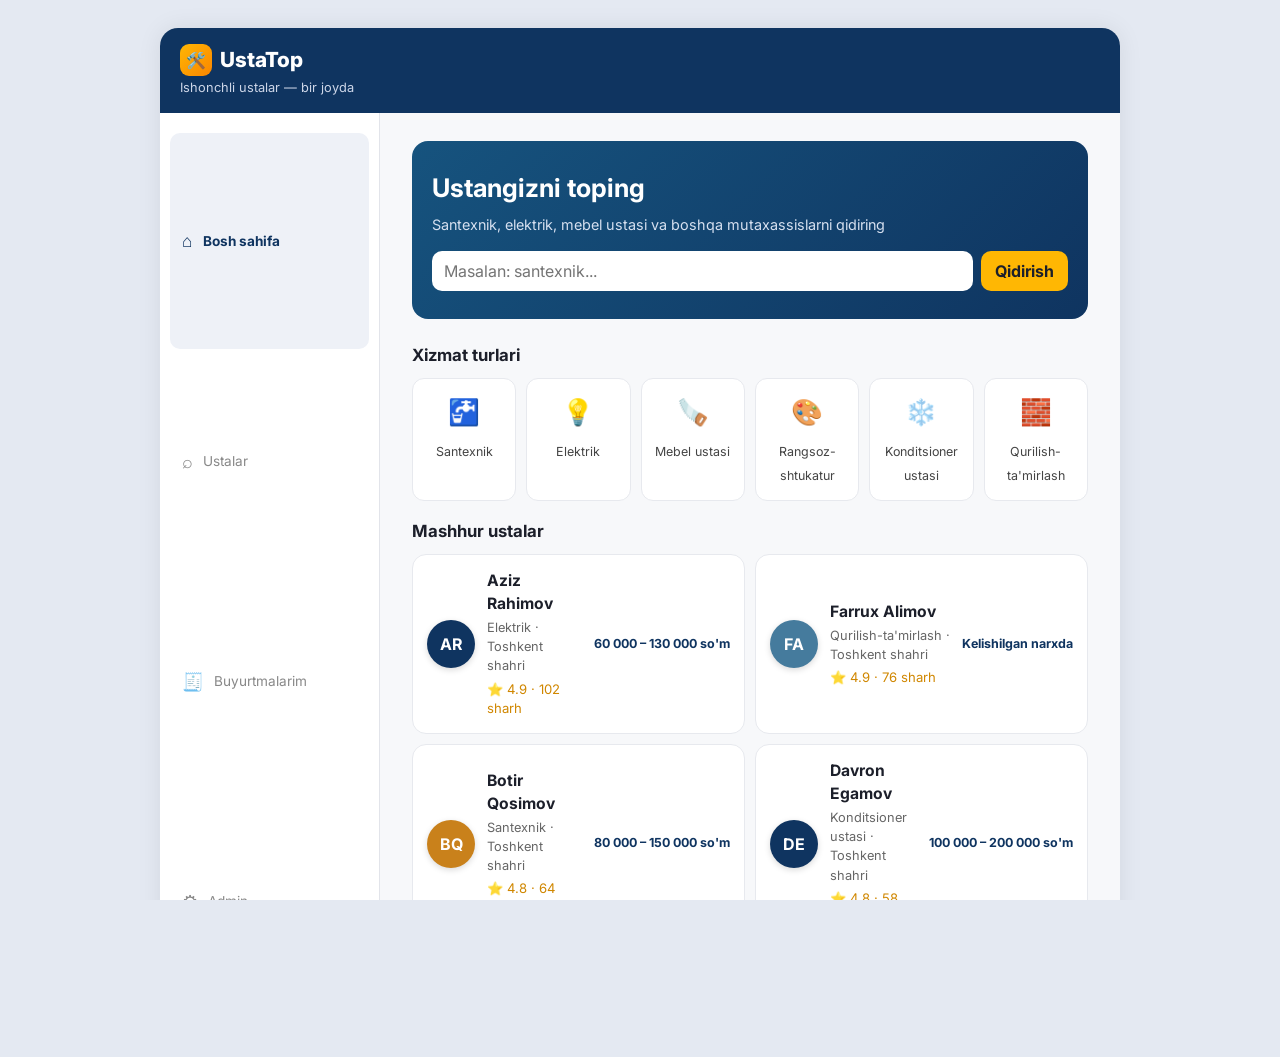
==== index.html @ 13c61fc0 "UstaTop MVP: ustalar bilan mijozlarni bog'laydigan demo platforma Bosh sahifa, ustalar qidiruvi, ust" ====
<!DOCTYPE html>
<html lang="uz">
<head>
<meta charset="UTF-8">
<meta name="viewport" content="width=device-width, initial-scale=1.0">
<title>UstaTop — ustalar va mijozlar platformasi</title>
<meta name="description" content="UstaTop — santexnik, elektrik, mebel ustasi va boshqa mutaxassislarni toping, narx va sharhlarni ko'ring, onlayn buyurtma bering.">
<link rel="preconnect" href="https://fonts.googleapis.com">
<link rel="preconnect" href="https://fonts.gstatic.com" crossorigin>
<link href="https://fonts.googleapis.com/css2?family=Inter:wght@400;500;600;700;800&display=swap" rel="stylesheet">
<link rel="stylesheet" href="css/style.css">
</head>
<body>
<div class="app">

  <header class="topbar">
    <div class="topbar-inner">
      <span class="logo"><span class="logo-badge">🛠️</span>UstaTop</span>
      <span class="tagline">Ishonchli ustalar — bir joyda</span>
    </div>
  </header>

  <main class="view-wrap">

    <!-- BOSH SAHIFA -->
    <section id="view-home" class="view active">
      <div class="hero">
        <h1>Ustangizni toping</h1>
        <p>Santexnik, elektrik, mebel ustasi va boshqa mutaxassislarni qidiring</p>
        <form id="home-search-form" class="search-box">
          <input type="text" id="home-search-input" placeholder="Masalan: santexnik...">
          <button type="submit">Qidirish</button>
        </form>
      </div>

      <h2 class="section-title">Xizmat turlari</h2>
      <div id="category-grid" class="category-grid"></div>

      <h2 class="section-title">Mashhur ustalar</h2>
      <div id="featured-list" class="usta-list"></div>

      <button id="quick-order-btn" class="btn btn-primary btn-block">Tezkor buyurtma berish</button>
    </section>

    <!-- QIDIRUV / USTALAR RO'YXATI -->
    <section id="view-search" class="view">
      <h2 class="section-title">Ustalar</h2>
      <div class="filters">
        <input type="text" id="filter-query" placeholder="Ism yoki xizmat bo'yicha qidirish...">
        <select id="filter-category">
          <option value="">Barcha xizmatlar</option>
        </select>
        <select id="filter-region">
          <option value="">Barcha hududlar</option>
        </select>
      </div>
      <div id="search-results" class="usta-list"></div>
    </section>

    <!-- BUYURTMALARIM -->
    <section id="view-orders" class="view">
      <h2 class="section-title">Buyurtmalarim</h2>
      <div id="orders-list" class="orders-list"></div>
      <button id="orders-new-btn" class="btn btn-primary btn-block">Yangi buyurtma berish</button>
    </section>

    <!-- BOSHQARUV PANELI (ADMIN) -->
    <section id="view-admin" class="view">
      <h2 class="section-title">Boshqaruv paneli</h2>
      <p class="admin-note">Demo rejim: haqiqiy loyihada bu panel faqat administratorlar uchun himoyalangan bo'ladi.</p>
      <div id="admin-stats" class="admin-stats"></div>
      <div id="admin-orders" class="admin-orders"></div>
    </section>

  </main>

  <nav class="bottom-nav">
    <button class="nav-btn active" data-view="home"><b>⌂</b><span>Bosh sahifa</span></button>
    <button class="nav-btn" data-view="search"><b>⌕</b><span>Ustalar</span></button>
    <button class="nav-btn" data-view="orders"><b>🧾</b><span>Buyurtmalarim</span></button>
    <button class="nav-btn" data-view="admin"><b>⚙</b><span>Admin</span></button>
  </nav>
</div>

<!-- USTA PROFILI MODAL -->
<div class="modal" id="modal-profile">
  <div class="sheet">
    <button class="close" data-close-modal>×</button>
    <div id="profile-content"></div>
  </div>
</div>

<!-- BUYURTMA BERISH MODAL -->
<div class="modal" id="modal-order">
  <div class="sheet">
    <button class="close" data-close-modal>×</button>
    <h3>Buyurtma berish</h3>
    <form id="order-form" novalidate>
      <input type="hidden" id="order-usta-id">
      <div id="order-usta-info" class="order-usta-info"></div>

      <label for="order-category">Xizmat turi</label>
      <select id="order-category" required></select>
      <small class="field-error" id="err-order-category"></small>

      <label for="order-name">Ism familiyangiz</label>
      <input type="text" id="order-name" placeholder="Ism Familiya" required>
      <small class="field-error" id="err-order-name"></small>

      <label for="order-phone">Telefon raqamingiz</label>
      <input type="tel" id="order-phone" placeholder="+998 90 123 45 67" required>
      <small class="field-error" id="err-order-phone"></small>

      <label for="order-region">Hudud</label>
      <select id="order-region" required></select>
      <small class="field-error" id="err-order-region"></small>

      <label for="order-comment">Izoh (ixtiyoriy)</label>
      <textarea id="order-comment" rows="3" placeholder="Muammoni qisqacha tasvirlab bering..."></textarea>

      <button type="submit" class="btn btn-primary btn-block">Buyurtmani yuborish</button>
    </form>
  </div>
</div>

<!-- TASDIQLASH MODALI -->
<div class="modal" id="modal-confirm">
  <div class="sheet sheet-confirm">
    <p id="confirm-message"></p>
    <div class="confirm-actions">
      <button class="btn btn-secondary" id="confirm-cancel">Bekor qilish</button>
      <button class="btn btn-danger" id="confirm-ok">O'chirish</button>
    </div>
  </div>
</div>

<div class="toast" id="toast"></div>

<script src="js/main.js"></script>
</body>
</html>
---- css/style.css ----
* {
  margin: 0;
  padding: 0;
  box-sizing: border-box;
}

html, body {
  height: 100%;
  overflow-x: hidden;
}

body {
  font-family: 'Inter', -apple-system, Segoe UI, Roboto, Arial, sans-serif;
  color: #1c1f2a;
  line-height: 1.5;
  background: #e4e9f2;
}

a {
  color: inherit;
}

button, input, select, textarea {
  font-family: inherit;
  font-size: 1rem;
}

/* ---- App shell ---- */
.app {
  max-width: 480px;
  margin: 0 auto;
  min-height: 100vh;
  background: #f7f8fa;
  display: flex;
  flex-direction: column;
  box-shadow: 0 0 24px rgba(0, 0, 0, 0.08);
}

.topbar {
  background: #0f3460;
  color: #fff;
  padding: 16px 20px;
  position: sticky;
  top: 0;
  z-index: 10;
}

.topbar-inner {
  display: flex;
  flex-direction: column;
}

.logo {
  font-size: 1.3rem;
  font-weight: 800;
  display: flex;
  align-items: center;
  gap: 8px;
}

.logo-badge {
  display: inline-flex;
  align-items: center;
  justify-content: center;
  width: 32px;
  height: 32px;
  border-radius: 9px;
  background: linear-gradient(135deg, #ffb703, #fb8500);
  font-size: 1rem;
}

.tagline {
  font-size: 0.8rem;
  color: #cdd6e8;
  margin-top: 2px;
}

.view-wrap {
  flex: 1;
  padding: 20px 20px 24px;
  overflow-y: auto;
}

.view {
  display: none;
}

.view.active {
  display: block;
}

/* ---- Hero / home ---- */
.hero {
  background: linear-gradient(135deg, #16537e, #0f3460);
  color: #fff;
  padding: 28px 20px;
  border-radius: 16px;
  margin-bottom: 24px;
}

.hero h1 {
  font-size: 1.6rem;
  margin-bottom: 6px;
}

.hero p {
  font-size: 0.9rem;
  color: #d6e0f0;
  margin-bottom: 16px;
}

.search-box {
  display: flex;
  gap: 8px;
}

.search-box input {
  flex: 1;
  min-width: 0;
  border: none;
  border-radius: 10px;
  padding: 10px 12px;
}

.search-box button {
  flex-shrink: 0;
  border: none;
  background: #ffb703;
  color: #1c1f2a;
  font-weight: bold;
  border-radius: 10px;
  padding: 10px 14px;
  cursor: pointer;
}

.section-title {
  font-size: 1.05rem;
  margin: 18px 0 10px;
}

/* ---- Categories ---- */
.category-grid {
  display: grid;
  grid-template-columns: repeat(3, 1fr);
  gap: 10px;
  margin-bottom: 8px;
}

.category-card {
  background: #fff;
  border-radius: 12px;
  padding: 14px 8px;
  text-align: center;
  cursor: pointer;
  border: 1px solid #e7e9ee;
  transition: box-shadow .15s ease;
}

.category-card:hover {
  box-shadow: 0 4px 12px rgba(0, 0, 0, 0.08);
}

.category-card .icon {
  font-size: 1.6rem;
  display: block;
  margin-bottom: 6px;
}

.category-card .label {
  font-size: 0.78rem;
  color: #444;
}

/* ---- Usta cards ---- */
.usta-list {
  display: flex;
  flex-direction: column;
  gap: 10px;
  margin-bottom: 10px;
}

.usta-card {
  background: #fff;
  border: 1px solid #e7e9ee;
  border-radius: 14px;
  padding: 14px;
  display: flex;
  gap: 12px;
  align-items: center;
  cursor: pointer;
}

.usta-avatar {
  width: 48px;
  height: 48px;
  border-radius: 50%;
  background: #0f3460;
  color: #fff;
  display: flex;
  align-items: center;
  justify-content: center;
  font-weight: 700;
  flex-shrink: 0;
  box-shadow: 0 2px 6px rgba(0, 0, 0, 0.15);
}

.usta-info {
  flex: 1;
  min-width: 0;
}

.usta-name {
  font-weight: bold;
  font-size: 0.98rem;
}

.usta-meta {
  font-size: 0.8rem;
  color: #666;
  margin-top: 2px;
}

.usta-rating {
  font-size: 0.82rem;
  color: #d08700;
  margin-top: 4px;
}

.usta-price {
  font-size: 0.78rem;
  color: #0f3460;
  font-weight: bold;
  white-space: nowrap;
}

/* ---- Filters ---- */
.filters {
  display: flex;
  flex-direction: column;
  gap: 8px;
  margin-bottom: 14px;
}

.filters input,
.filters select {
  border: 1px solid #d8dbe3;
  border-radius: 10px;
  padding: 10px 12px;
  background: #fff;
  width: 100%;
}

.empty-state {
  text-align: center;
  color: #888;
  padding: 30px 10px;
  font-size: 0.9rem;
}

/* ---- Buttons ---- */
.btn {
  display: inline-block;
  border: none;
  border-radius: 10px;
  padding: 12px 16px;
  font-weight: bold;
  cursor: pointer;
  text-align: center;
}

.btn-block {
  width: 100%;
}

.btn-primary {
  background: #0f3460;
  color: #fff;
}

.btn-secondary {
  background: #e7e9ee;
  color: #1c1f2a;
}

.btn-danger {
  background: #e5484d;
  color: #fff;
}

/* ---- Modal ---- */
.modal {
  display: none;
  position: fixed;
  inset: 0;
  background: rgba(0, 0, 0, 0.45);
  align-items: flex-end;
  justify-content: center;
  z-index: 100;
}

.modal.open {
  display: flex;
}

.sheet {
  background: #fff;
  width: 100%;
  max-width: 480px;
  max-height: 88vh;
  overflow-y: auto;
  border-radius: 18px 18px 0 0;
  padding: 24px 20px 28px;
  position: relative;
  animation: slide-up .18s ease-out;
}

@keyframes slide-up {
  from { transform: translateY(24px); opacity: 0; }
  to { transform: translateY(0); opacity: 1; }
}

.sheet .close {
  position: absolute;
  top: 12px;
  right: 14px;
  border: none;
  background: none;
  font-size: 1.4rem;
  cursor: pointer;
  color: #888;
}

.sheet h3 {
  margin-bottom: 14px;
}

.sheet label {
  display: block;
  font-size: 0.82rem;
  color: #555;
  margin: 12px 0 4px;
}

.sheet input,
.sheet select,
.sheet textarea {
  width: 100%;
  border: 1px solid #d8dbe3;
  border-radius: 10px;
  padding: 10px 12px;
  resize: vertical;
}

.sheet input.invalid,
.sheet select.invalid,
.sheet textarea.invalid {
  border-color: #e5484d;
  background: #fff5f5;
}

.field-error {
  display: block;
  min-height: 16px;
  font-size: 0.74rem;
  color: #e5484d;
  margin-top: 3px;
}

.sheet .btn {
  margin-top: 18px;
}

.sheet-confirm {
  border-radius: 18px;
  text-align: center;
}

.sheet-confirm p {
  font-size: 0.95rem;
  margin-bottom: 18px;
}

.confirm-actions {
  display: flex;
  gap: 10px;
}

.confirm-actions .btn {
  flex: 1;
  margin-top: 0;
}

/* ---- Profile modal content ---- */
.profile-header {
  display: flex;
  gap: 14px;
  align-items: center;
  margin-bottom: 10px;
}

.profile-header .usta-avatar {
  width: 64px;
  height: 64px;
  font-size: 1.2rem;
}

.profile-header h3 {
  margin: 0;
}

.profile-section {
  margin-top: 16px;
}

.profile-section h4 {
  font-size: 0.9rem;
  color: #333;
  margin-bottom: 8px;
}

.photo-placeholder {
  display: flex;
  gap: 8px;
}

.photo-box {
  flex: 1;
  height: 72px;
  background: repeating-linear-gradient(135deg, #e4e9f2 0, #e4e9f2 10px, #eef1f7 10px, #eef1f7 20px);
  border: 1px dashed #c6ccda;
  border-radius: 10px;
  display: flex;
  flex-direction: column;
  align-items: center;
  justify-content: center;
  gap: 2px;
  font-size: 0.68rem;
  color: #8891a3;
}

.photo-box .photo-icon {
  font-size: 1.1rem;
}

.photo-note {
  font-size: 0.72rem;
  color: #999;
  margin-top: 6px;
}

.review-item {
  border-top: 1px solid #eee;
  padding: 10px 0;
}

.review-item .review-name {
  font-weight: bold;
  font-size: 0.85rem;
}

.review-item .review-stars {
  color: #d08700;
  font-size: 0.8rem;
}

.review-item .review-text {
  font-size: 0.85rem;
  color: #555;
  margin-top: 2px;
}

.order-usta-info {
  background: #eef0f4;
  border-radius: 10px;
  padding: 10px 12px;
  font-size: 0.85rem;
  margin-bottom: 4px;
}

/* ---- Orders ---- */
.orders-list {
  display: flex;
  flex-direction: column;
  gap: 10px;
  margin-bottom: 14px;
}

.order-card {
  background: #fff;
  border: 1px solid #e7e9ee;
  border-radius: 12px;
  padding: 12px 14px;
}

.order-top {
  display: flex;
  justify-content: space-between;
  align-items: center;
  margin-bottom: 4px;
}

.order-service {
  font-weight: bold;
  font-size: 0.92rem;
}

.order-date {
  font-size: 0.75rem;
  color: #888;
}

.order-meta {
  font-size: 0.82rem;
  color: #666;
}

.badge {
  display: inline-block;
  font-size: 0.72rem;
  font-weight: bold;
  padding: 3px 9px;
  border-radius: 999px;
}

.badge-yangi { background: #fff3cd; color: #946c00; }
.badge-jarayonda { background: #cfe2ff; color: #084298; }
.badge-bajarildi { background: #d1f7df; color: #0a6e32; }
.badge-bekor { background: #f8d7da; color: #842029; }

/* ---- Admin ---- */
.admin-note {
  font-size: 0.8rem;
  color: #888;
  background: #fff3cd;
  border-radius: 8px;
  padding: 8px 10px;
  margin-bottom: 14px;
}

.admin-stats {
  display: grid;
  grid-template-columns: repeat(2, 1fr);
  gap: 10px;
  margin-bottom: 16px;
}

.stat-card {
  background: #fff;
  border: 1px solid #e7e9ee;
  border-radius: 12px;
  padding: 12px;
  text-align: center;
}

.stat-card .stat-value {
  font-size: 1.3rem;
  font-weight: bold;
  color: #0f3460;
}

.stat-card .stat-label {
  font-size: 0.75rem;
  color: #777;
  margin-top: 2px;
}

.admin-orders {
  display: flex;
  flex-direction: column;
  gap: 10px;
}

.admin-order-card {
  background: #fff;
  border: 1px solid #e7e9ee;
  border-radius: 12px;
  padding: 12px 14px;
}

.admin-order-card .order-top {
  margin-bottom: 8px;
}

.admin-order-card select {
  width: 100%;
  border: 1px solid #d8dbe3;
  border-radius: 8px;
  padding: 7px 8px;
  margin-top: 6px;
  background: #fff;
}

.admin-order-card .field-label {
  font-size: 0.72rem;
  color: #888;
  margin-top: 8px;
}

.admin-order-card .remove-btn {
  margin-top: 10px;
  background: none;
  border: none;
  color: #b3261e;
  font-size: 0.78rem;
  cursor: pointer;
  text-decoration: underline;
}

/* ---- Bottom nav ---- */
.bottom-nav {
  display: flex;
  border-top: 1px solid #e2e4ea;
  background: #fff;
  position: sticky;
  bottom: 0;
}

.nav-btn {
  flex: 1;
  border: none;
  background: none;
  padding: 10px 4px 12px;
  display: flex;
  flex-direction: column;
  align-items: center;
  gap: 2px;
  color: #888;
  cursor: pointer;
}

.nav-btn b {
  font-size: 1.15rem;
  font-weight: normal;
}

.nav-btn span {
  font-size: 0.68rem;
}

.nav-btn.active {
  color: #0f3460;
  font-weight: bold;
}

/* ---- Toast ---- */
.toast {
  position: fixed;
  bottom: 90px;
  left: 50%;
  transform: translateX(-50%) translateY(20px);
  background: #1c1f2a;
  color: #fff;
  padding: 10px 18px;
  border-radius: 999px;
  font-size: 0.85rem;
  opacity: 0;
  pointer-events: none;
  transition: opacity .2s ease, transform .2s ease;
  z-index: 200;
  white-space: nowrap;
}

.toast.show {
  opacity: 1;
  transform: translateX(-50%) translateY(0);
}

/* ---- Desktop layout ---- */
@media (min-width: 860px) {
  body {
    padding: 28px 0;
  }

  .app {
    max-width: 960px;
    min-height: calc(100vh - 56px);
    display: grid;
    grid-template-columns: 220px 1fr;
    grid-template-rows: auto 1fr;
    grid-template-areas:
      "topbar topbar"
      "nav main";
    border-radius: 18px;
    overflow: hidden;
  }

  .topbar { grid-area: topbar; }
  .view-wrap { grid-area: main; padding: 28px 32px 32px; }

  .bottom-nav {
    grid-area: nav;
    flex-direction: column;
    justify-content: flex-start;
    align-items: stretch;
    border-top: none;
    border-right: 1px solid #e2e4ea;
    padding: 20px 10px;
    gap: 4px;
  }

  .nav-btn {
    flex-direction: row;
    justify-content: flex-start;
    gap: 10px;
    padding: 10px 12px;
    border-radius: 10px;
  }

  .nav-btn.active {
    background: #eef1f7;
  }

  .nav-btn b { font-size: 1.1rem; }
  .nav-btn span { font-size: 0.85rem; }

  .category-grid {
    grid-template-columns: repeat(6, 1fr);
  }

  .usta-list {
    display: grid;
    grid-template-columns: repeat(2, 1fr);
  }
}
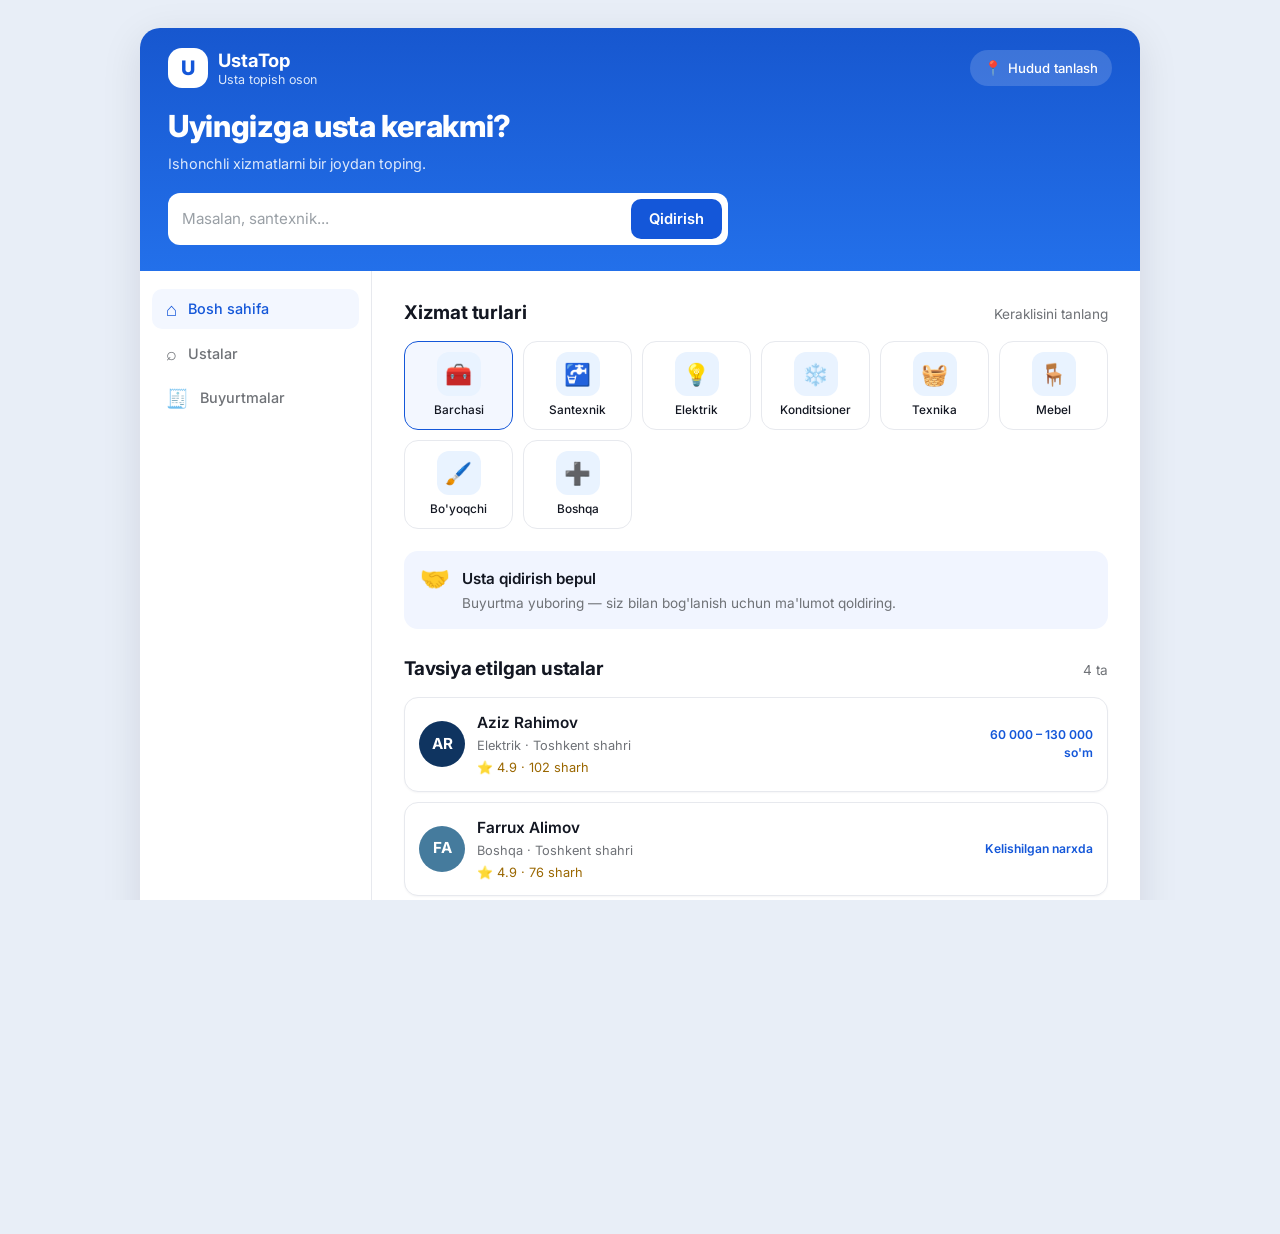
==== commit 715da8b1: "Dizaynni Netlify demosiga moslash va admin panelini yashirish - Hero bloki qayta qurildi: oq U logos" ====
--- a/index.html
+++ b/index.html
@@ -3,6 +3,7 @@
 <head>
 <meta charset="UTF-8">
 <meta name="viewport" content="width=device-width, initial-scale=1.0">
+<meta name="theme-color" content="#1757cf">
 <title>UstaTop — ustalar va mijozlar platformasi</title>
 <meta name="description" content="UstaTop — santexnik, elektrik, mebel ustasi va boshqa mutaxassislarni toping, narx va sharhlarni ko'ring, onlayn buyurtma bering.">
 <link rel="preconnect" href="https://fonts.googleapis.com">
@@ -13,10 +14,28 @@
 <body>
 <div class="app">
 
-  <header class="topbar">
-    <div class="topbar-inner">
-      <span class="logo"><span class="logo-badge">🛠️</span>UstaTop</span>
-      <span class="tagline">Ishonchli ustalar — bir joyda</span>
+  <header class="appbar" id="appbar">
+    <div class="brand-row">
+      <div class="brand">
+        <span class="brand-mark">U</span>
+        <span class="brand-text">
+          <b>UstaTop</b>
+          <small>Usta topish oson</small>
+        </span>
+      </div>
+      <button type="button" class="pill" id="region-pill">
+        <span class="pill-icon">📍</span>
+        <span id="region-pill-label">Hudud tanlash</span>
+      </button>
+    </div>
+
+    <div class="hero-body" id="hero-body">
+      <h1>Uyingizga usta kerakmi?</h1>
+      <p class="hero-sub">Ishonchli xizmatlarni bir joydan toping.</p>
+      <form id="home-search-form" class="searchbar">
+        <input type="text" id="home-search-input" placeholder="Masalan, santexnik...">
+        <button type="submit">Qidirish</button>
+      </form>
     </div>
   </header>
 
@@ -24,19 +43,24 @@
 
     <!-- BOSH SAHIFA -->
     <section id="view-home" class="view active">
-      <div class="hero">
-        <h1>Ustangizni toping</h1>
-        <p>Santexnik, elektrik, mebel ustasi va boshqa mutaxassislarni qidiring</p>
-        <form id="home-search-form" class="search-box">
-          <input type="text" id="home-search-input" placeholder="Masalan: santexnik...">
-          <button type="submit">Qidirish</button>
-        </form>
+      <div class="section-head">
+        <h2>Xizmat turlari</h2>
+        <span class="section-note">Keraklisini tanlang</span>
+      </div>
+      <div id="category-grid" class="category-grid"></div>
+
+      <div class="notice">
+        <span class="notice-icon">🤝</span>
+        <div>
+          <b>Usta qidirish bepul</b>
+          <p>Buyurtma yuboring — siz bilan bog'lanish uchun ma'lumot qoldiring.</p>
+        </div>
       </div>
 
-      <h2 class="section-title">Xizmat turlari</h2>
-      <div id="category-grid" class="category-grid"></div>
-
-      <h2 class="section-title">Mashhur ustalar</h2>
+      <div class="section-head">
+        <h2>Tavsiya etilgan ustalar</h2>
+        <span class="section-note" id="featured-count"></span>
+      </div>
       <div id="featured-list" class="usta-list"></div>
 
       <button id="quick-order-btn" class="btn btn-primary btn-block">Tezkor buyurtma berish</button>
@@ -44,7 +68,10 @@
 
     <!-- QIDIRUV / USTALAR RO'YXATI -->
     <section id="view-search" class="view">
-      <h2 class="section-title">Ustalar</h2>
+      <div class="section-head">
+        <h2>Ustalar</h2>
+        <span class="section-note" id="search-count"></span>
+      </div>
       <div class="filters">
         <input type="text" id="filter-query" placeholder="Ism yoki xizmat bo'yicha qidirish...">
         <select id="filter-category">
@@ -59,15 +86,21 @@
 
     <!-- BUYURTMALARIM -->
     <section id="view-orders" class="view">
-      <h2 class="section-title">Buyurtmalarim</h2>
+      <div class="section-head">
+        <h2>Buyurtmalarim</h2>
+        <span class="section-note" id="orders-count"></span>
+      </div>
       <div id="orders-list" class="orders-list"></div>
       <button id="orders-new-btn" class="btn btn-primary btn-block">Yangi buyurtma berish</button>
     </section>
 
     <!-- BOSHQARUV PANELI (ADMIN) -->
     <section id="view-admin" class="view">
-      <h2 class="section-title">Boshqaruv paneli</h2>
-      <p class="admin-note">Demo rejim: haqiqiy loyihada bu panel faqat administratorlar uchun himoyalangan bo'ladi.</p>
+      <div class="section-head">
+        <h2>Boshqaruv paneli</h2>
+        <button type="button" class="link-btn" id="admin-exit">Chiqish</button>
+      </div>
+      <p class="admin-note">Demo rejim: PIN kodi brauzerda tekshiriladi, shuning uchun bu haqiqiy himoya emas. Jonli versiyada panel server tomonida, parol va ro'yxatdan o'tish bilan himoyalanadi.</p>
       <div id="admin-stats" class="admin-stats"></div>
       <div id="admin-orders" class="admin-orders"></div>
     </section>
@@ -77,9 +110,33 @@
   <nav class="bottom-nav">
     <button class="nav-btn active" data-view="home"><b>⌂</b><span>Bosh sahifa</span></button>
     <button class="nav-btn" data-view="search"><b>⌕</b><span>Ustalar</span></button>
-    <button class="nav-btn" data-view="orders"><b>🧾</b><span>Buyurtmalarim</span></button>
-    <button class="nav-btn" data-view="admin"><b>⚙</b><span>Admin</span></button>
+    <button class="nav-btn" data-view="orders"><b>🧾</b><span>Buyurtmalar</span></button>
   </nav>
+</div>
+
+<!-- HUDUD TANLASH MODAL -->
+<div class="modal" id="modal-region">
+  <div class="sheet">
+    <button class="close" data-close-modal>×</button>
+    <h3>Hudud tanlash</h3>
+    <div id="region-options" class="region-options"></div>
+  </div>
+</div>
+
+<!-- ADMIN PIN MODALI -->
+<div class="modal" id="modal-pin">
+  <div class="sheet sheet-confirm">
+    <h3>Boshqaruv paneli</h3>
+    <p class="pin-note">Davom etish uchun PIN kodni kiriting.</p>
+    <form id="pin-form" novalidate>
+      <input type="password" id="pin" inputmode="numeric" autocomplete="off" maxlength="8" placeholder="••••">
+      <small class="field-error" id="err-pin"></small>
+      <div class="confirm-actions">
+        <button type="button" class="btn btn-secondary" id="pin-cancel">Bekor qilish</button>
+        <button type="submit" class="btn btn-primary">Kirish</button>
+      </div>
+    </form>
+  </div>
 </div>
 
 <!-- USTA PROFILI MODAL -->
--- a/css/style.css
+++ b/css/style.css
@@ -1,306 +1,383 @@
-* {
-  margin: 0;
-  padding: 0;
-  box-sizing: border-box;
-}
-
-html, body {
-  height: 100%;
-  overflow-x: hidden;
-}
+/* ===== UstaTop — dizayn tizimi =====
+   Ranglar Netlify demo skrinshotidan piksel darajasida olingan.
+   Yangi loyiha uchun faqat :root blokidagi brend ranglarini almashtiring. */
+
+:root {
+  /* brend */
+  --brand:        #1457d9;
+  --brand-top:    #1757cf;
+  --brand-bottom: #2370ea;
+  --brand-soft:   rgba(255, 255, 255, .16);
+  --brand-dark:   #0f47b0;
+
+  /* fon */
+  --bg:           #ffffff;
+  --card:         #ffffff;
+  --tile:         #e9f3ff;
+  --tile-active:  #f3f7ff;
+  --notice:       #f1f5ff;
+  --outer:        #e8eef7;
+
+  /* matn */
+  --text:         #131722;
+  --text-2:       #6f7277;
+  --on-brand:     #ffffff;
+  --on-brand-2:   #dce8fb;
+
+  /* chegara */
+  --border:       #e7e9ee;
+  --border-soft:  #eef0f4;
+
+  /* holat */
+  --ok:           #157f4a;
+  --ok-bg:        #e8f6ee;
+  --warn:         #9a6700;
+  --warn-bg:      #fff4d6;
+  --danger:       #c92a2f;
+  --danger-bg:    #fdeced;
+  --muted-bg:     #f1f2f4;
+
+  /* shakl */
+  --r-hero:  24px;
+  --r-card:  14px;
+  --r-tile:  12px;
+  --r-btn:   10px;
+  --r-pill: 999px;
+
+  --shadow-card: 0 1px 2px rgba(16, 24, 40, .04);
+  --shadow-pop:  0 8px 24px rgba(16, 24, 40, .12);
+}
+
+* { margin: 0; padding: 0; box-sizing: border-box; }
+
+html, body { height: 100%; overflow-x: hidden; }
 
 body {
-  font-family: 'Inter', -apple-system, Segoe UI, Roboto, Arial, sans-serif;
-  color: #1c1f2a;
+  font-family: 'Inter', -apple-system, 'Segoe UI', Roboto, Arial, sans-serif;
+  color: var(--text);
   line-height: 1.5;
-  background: #e4e9f2;
-}
-
-a {
-  color: inherit;
-}
-
-button, input, select, textarea {
-  font-family: inherit;
-  font-size: 1rem;
-}
-
-/* ---- App shell ---- */
+  background: var(--outer);
+  -webkit-font-smoothing: antialiased;
+}
+
+a { color: inherit; }
+button, input, select, textarea { font-family: inherit; font-size: 1rem; }
+
+/* ---------- App shell ---------- */
 .app {
   max-width: 480px;
   margin: 0 auto;
   min-height: 100vh;
-  background: #f7f8fa;
+  background: var(--bg);
   display: flex;
   flex-direction: column;
-  box-shadow: 0 0 24px rgba(0, 0, 0, 0.08);
-}
-
-.topbar {
-  background: #0f3460;
+}
+
+/* ---------- Appbar + hero ---------- */
+.appbar {
+  background: linear-gradient(180deg, var(--brand-top), var(--brand-bottom));
+  color: var(--on-brand);
+  padding: 14px 18px 22px;
+  border-radius: 0 0 var(--r-hero) var(--r-hero);
+}
+
+.appbar.compact { padding-bottom: 16px; }
+.appbar.compact .hero-body { display: none; }
+
+.brand-row {
+  display: flex;
+  align-items: center;
+  justify-content: space-between;
+  gap: 12px;
+}
+
+.brand { display: flex; align-items: center; gap: 10px; min-width: 0; }
+
+.brand-mark {
+  width: 40px;
+  height: 40px;
+  flex: none;
+  border-radius: var(--r-card);
+  background: #fff;
+  color: var(--brand);
+  font-weight: 800;
+  font-size: 1.25rem;
+  display: flex;
+  align-items: center;
+  justify-content: center;
+}
+
+.brand-text { display: flex; flex-direction: column; line-height: 1.25; min-width: 0; }
+.brand-text b { font-size: 1.15rem; font-weight: 700; }
+.brand-text small { font-size: .78rem; color: var(--on-brand-2); }
+
+.pill {
+  display: inline-flex;
+  align-items: center;
+  gap: 6px;
+  flex: none;
+  padding: 9px 14px;
+  border: 0;
+  border-radius: var(--r-pill);
+  background: var(--brand-soft);
+  color: var(--on-brand);
+  font-size: .82rem;
+  font-weight: 500;
+  cursor: pointer;
+}
+.pill:hover { background: rgba(255, 255, 255, .24); }
+.pill-icon { font-size: .9rem; }
+
+.hero-body { margin-top: 20px; }
+
+.hero-body h1 {
+  font-size: 1.65rem;
+  font-weight: 800;
+  line-height: 1.22;
+  letter-spacing: -.01em;
+}
+
+.hero-sub {
+  margin-top: 8px;
+  font-size: .9rem;
+  color: var(--on-brand-2);
+}
+
+.searchbar {
+  margin-top: 18px;
+  display: flex;
+  align-items: center;
+  gap: 8px;
+  background: #fff;
+  border-radius: var(--r-tile);
+  padding: 6px 6px 6px 14px;
+}
+
+.searchbar input {
+  flex: 1;
+  min-width: 0;
+  border: 0;
+  outline: none;
+  padding: 10px 0;
+  color: var(--text);
+  font-size: .95rem;
+}
+.searchbar input::placeholder { color: #9aa0a6; }
+
+.searchbar button {
+  flex: none;
+  border: 0;
+  border-radius: var(--r-btn);
+  background: var(--brand);
   color: #fff;
-  padding: 16px 20px;
-  position: sticky;
-  top: 0;
-  z-index: 10;
-}
-
-.topbar-inner {
-  display: flex;
-  flex-direction: column;
-}
-
-.logo {
-  font-size: 1.3rem;
-  font-weight: 800;
-  display: flex;
-  align-items: center;
-  gap: 8px;
-}
-
-.logo-badge {
-  display: inline-flex;
-  align-items: center;
-  justify-content: center;
-  width: 32px;
-  height: 32px;
-  border-radius: 9px;
-  background: linear-gradient(135deg, #ffb703, #fb8500);
-  font-size: 1rem;
-}
-
-.tagline {
-  font-size: 0.8rem;
-  color: #cdd6e8;
-  margin-top: 2px;
-}
-
+  font-weight: 600;
+  font-size: .92rem;
+  padding: 11px 18px;
+  cursor: pointer;
+}
+.searchbar button:hover { background: var(--brand-dark); }
+
+/* ---------- Views ---------- */
 .view-wrap {
   flex: 1;
-  padding: 20px 20px 24px;
+  padding: 22px 18px 28px;
   overflow-y: auto;
 }
 
-.view {
-  display: none;
-}
-
-.view.active {
-  display: block;
-}
-
-/* ---- Hero / home ---- */
-.hero {
-  background: linear-gradient(135deg, #16537e, #0f3460);
-  color: #fff;
-  padding: 28px 20px;
-  border-radius: 16px;
-  margin-bottom: 24px;
-}
-
-.hero h1 {
-  font-size: 1.6rem;
-  margin-bottom: 6px;
-}
-
-.hero p {
-  font-size: 0.9rem;
-  color: #d6e0f0;
-  margin-bottom: 16px;
-}
-
-.search-box {
-  display: flex;
-  gap: 8px;
-}
-
-.search-box input {
-  flex: 1;
-  min-width: 0;
-  border: none;
-  border-radius: 10px;
-  padding: 10px 12px;
-}
-
-.search-box button {
-  flex-shrink: 0;
-  border: none;
-  background: #ffb703;
-  color: #1c1f2a;
-  font-weight: bold;
-  border-radius: 10px;
-  padding: 10px 14px;
-  cursor: pointer;
-}
-
-.section-title {
-  font-size: 1.05rem;
-  margin: 18px 0 10px;
-}
-
-/* ---- Categories ---- */
+.view { display: none; }
+.view.active { display: block; }
+
+.section-head {
+  display: flex;
+  align-items: baseline;
+  justify-content: space-between;
+  gap: 12px;
+  margin-bottom: 14px;
+}
+.section-head + .section-head { margin-top: 26px; }
+
+.section-head h2 {
+  font-size: 1.18rem;
+  font-weight: 700;
+  letter-spacing: -.01em;
+}
+
+.section-note {
+  font-size: .85rem;
+  color: var(--text-2);
+  flex: none;
+}
+
+/* ---------- Xizmat turlari ---------- */
 .category-grid {
   display: grid;
-  grid-template-columns: repeat(3, 1fr);
+  grid-template-columns: repeat(4, 1fr);
   gap: 10px;
-  margin-bottom: 8px;
+  margin-bottom: 22px;
 }
 
 .category-card {
-  background: #fff;
-  border-radius: 12px;
-  padding: 14px 8px;
+  background: var(--card);
+  border: 1px solid var(--border);
+  border-radius: var(--r-card);
+  padding: 10px 4px 11px;
   text-align: center;
   cursor: pointer;
-  border: 1px solid #e7e9ee;
-  transition: box-shadow .15s ease;
-}
-
-.category-card:hover {
-  box-shadow: 0 4px 12px rgba(0, 0, 0, 0.08);
+  transition: border-color .15s ease, background .15s ease;
+}
+.category-card:hover { border-color: #c8d8f5; }
+
+.category-card.active {
+  border-color: var(--brand);
+  background: var(--tile-active);
 }
 
 .category-card .icon {
-  font-size: 1.6rem;
+  display: flex;
+  align-items: center;
+  justify-content: center;
+  width: 44px;
+  height: 44px;
+  margin: 0 auto 7px;
+  border-radius: var(--r-tile);
+  background: var(--tile);
+  font-size: 1.35rem;
+}
+
+.category-card .label {
   display: block;
-  margin-bottom: 6px;
-}
-
-.category-card .label {
-  font-size: 0.78rem;
-  color: #444;
-}
-
-/* ---- Usta cards ---- */
-.usta-list {
-  display: flex;
-  flex-direction: column;
-  gap: 10px;
-  margin-bottom: 10px;
-}
+  font-size: .74rem;
+  font-weight: 500;
+  color: var(--text);
+  line-height: 1.25;
+}
+
+/* ---------- Ma'lumot banneri ---------- */
+.notice {
+  display: flex;
+  gap: 12px;
+  align-items: flex-start;
+  background: var(--notice);
+  border-radius: var(--r-card);
+  padding: 15px 16px;
+  margin-bottom: 26px;
+}
+.notice-icon { font-size: 1.5rem; line-height: 1; flex: none; }
+.notice b { font-size: .95rem; font-weight: 600; }
+.notice p { font-size: .85rem; color: var(--text-2); margin-top: 3px; }
+
+/* ---------- Usta kartalari ---------- */
+.usta-list { display: flex; flex-direction: column; gap: 10px; }
 
 .usta-card {
-  background: #fff;
-  border: 1px solid #e7e9ee;
-  border-radius: 14px;
-  padding: 14px;
+  background: var(--card);
+  border: 1px solid var(--border);
+  border-radius: var(--r-card);
+  padding: 13px 14px;
   display: flex;
   gap: 12px;
   align-items: center;
   cursor: pointer;
-}
+  box-shadow: var(--shadow-card);
+  transition: border-color .15s ease;
+}
+.usta-card:hover { border-color: #c8d8f5; }
 
 .usta-avatar {
-  width: 48px;
-  height: 48px;
+  width: 46px;
+  height: 46px;
+  flex: none;
   border-radius: 50%;
-  background: #0f3460;
   color: #fff;
+  font-weight: 700;
+  font-size: .95rem;
   display: flex;
   align-items: center;
   justify-content: center;
-  font-weight: 700;
-  flex-shrink: 0;
-  box-shadow: 0 2px 6px rgba(0, 0, 0, 0.15);
-}
-
-.usta-info {
-  flex: 1;
-  min-width: 0;
-}
-
-.usta-name {
-  font-weight: bold;
-  font-size: 0.98rem;
-}
-
-.usta-meta {
-  font-size: 0.8rem;
-  color: #666;
-  margin-top: 2px;
-}
-
-.usta-rating {
-  font-size: 0.82rem;
-  color: #d08700;
-  margin-top: 4px;
-}
+}
+
+.usta-info { flex: 1; min-width: 0; }
+.usta-name { font-weight: 600; font-size: .96rem; }
+.usta-meta { font-size: .8rem; color: var(--text-2); margin-top: 2px; }
+.usta-rating { font-size: .8rem; color: var(--warn); margin-top: 3px; }
 
 .usta-price {
-  font-size: 0.78rem;
-  color: #0f3460;
-  font-weight: bold;
-  white-space: nowrap;
-}
-
-/* ---- Filters ---- */
-.filters {
-  display: flex;
-  flex-direction: column;
-  gap: 8px;
-  margin-bottom: 14px;
-}
-
-.filters input,
-.filters select {
-  border: 1px solid #d8dbe3;
-  border-radius: 10px;
-  padding: 10px 12px;
-  background: #fff;
-  width: 100%;
+  flex: none;
+  font-size: .76rem;
+  font-weight: 600;
+  color: var(--brand);
+  text-align: right;
+  max-width: 108px;
 }
 
 .empty-state {
   text-align: center;
-  color: #888;
-  padding: 30px 10px;
-  font-size: 0.9rem;
-}
-
-/* ---- Buttons ---- */
+  color: var(--text-2);
+  font-size: .9rem;
+  padding: 32px 16px;
+  background: var(--muted-bg);
+  border-radius: var(--r-card);
+}
+
+/* ---------- Filtrlar ---------- */
+.filters { display: flex; flex-direction: column; gap: 9px; margin-bottom: 16px; }
+
+.filters input,
+.filters select,
+.region-options select {
+  width: 100%;
+  border: 1px solid var(--border);
+  border-radius: var(--r-btn);
+  padding: 11px 13px;
+  font-size: .9rem;
+  background: #fff;
+  color: var(--text);
+  outline: none;
+}
+.filters input:focus, .filters select:focus { border-color: var(--brand); }
+
+/* ---------- Tugmalar ---------- */
 .btn {
-  display: inline-block;
-  border: none;
-  border-radius: 10px;
-  padding: 12px 16px;
-  font-weight: bold;
-  cursor: pointer;
-  text-align: center;
-}
-
-.btn-block {
-  width: 100%;
-}
-
-.btn-primary {
-  background: #0f3460;
-  color: #fff;
-}
-
-.btn-secondary {
-  background: #e7e9ee;
-  color: #1c1f2a;
-}
-
-.btn-danger {
-  background: #e5484d;
-  color: #fff;
-}
-
-/* ---- Modal ---- */
+  border: 0;
+  border-radius: var(--r-btn);
+  padding: 13px 18px;
+  font-size: .95rem;
+  font-weight: 600;
+  cursor: pointer;
+}
+.btn-primary { background: var(--brand); color: #fff; }
+.btn-primary:hover { background: var(--brand-dark); }
+.btn-secondary { background: var(--muted-bg); color: var(--text); }
+.btn-danger { background: var(--danger); color: #fff; }
+.btn-block { display: block; width: 100%; margin-top: 20px; }
+
+/* ---------- Hudud tanlash ---------- */
+.region-options { display: flex; flex-direction: column; gap: 8px; margin-top: 14px; }
+
+.region-option {
+  text-align: left;
+  border: 1px solid var(--border);
+  background: #fff;
+  border-radius: var(--r-btn);
+  padding: 12px 14px;
+  font-size: .9rem;
+  cursor: pointer;
+  color: var(--text);
+}
+.region-option:hover { border-color: #c8d8f5; }
+.region-option.active { border-color: var(--brand); background: var(--tile-active); font-weight: 600; }
+
+/* ---------- Modal ---------- */
 .modal {
   display: none;
   position: fixed;
   inset: 0;
-  background: rgba(0, 0, 0, 0.45);
+  background: rgba(16, 24, 40, .5);
+  z-index: 50;
   align-items: flex-end;
   justify-content: center;
-  z-index: 100;
-}
-
-.modal.open {
-  display: flex;
-}
+}
+.modal.open { display: flex; }
 
 .sheet {
   background: #fff;
@@ -308,417 +385,306 @@
   max-width: 480px;
   max-height: 88vh;
   overflow-y: auto;
-  border-radius: 18px 18px 0 0;
+  border-radius: 20px 20px 0 0;
   padding: 24px 20px 28px;
   position: relative;
   animation: slide-up .18s ease-out;
 }
 
+.sheet h3 { font-size: 1.15rem; font-weight: 700; margin-bottom: 4px; }
+
+.sheet-confirm {
+  border-radius: var(--r-card);
+  margin: auto 18px;
+  max-width: 400px;
+  text-align: center;
+}
+
+.close {
+  position: absolute;
+  top: 14px;
+  right: 14px;
+  width: 32px;
+  height: 32px;
+  border: 0;
+  border-radius: 50%;
+  background: var(--muted-bg);
+  color: var(--text-2);
+  font-size: 1.2rem;
+  line-height: 1;
+  cursor: pointer;
+}
+
+.confirm-actions { display: flex; gap: 10px; margin-top: 18px; }
+.confirm-actions .btn { flex: 1; }
+
+/* ---------- Admin PIN ---------- */
+.pin-note { font-size: .88rem; color: var(--text-2); margin-top: 6px; }
+
+#pin {
+  width: 100%;
+  margin-top: 14px;
+  border: 1px solid var(--border);
+  border-radius: var(--r-btn);
+  padding: 13px;
+  font-size: 1.3rem;
+  letter-spacing: .4em;
+  text-align: center;
+  outline: none;
+  background: #fff;
+  color: var(--text);
+}
+#pin:focus { border-color: var(--brand); }
+#pin.invalid { border-color: var(--danger); background: var(--danger-bg); }
+
+.link-btn {
+  border: 0;
+  background: none;
+  color: var(--brand);
+  font-size: .88rem;
+  font-weight: 600;
+  cursor: pointer;
+  padding: 2px 0;
+  flex: none;
+}
+.link-btn:hover { text-decoration: underline; }
+
+.brand-mark { cursor: pointer; user-select: none; -webkit-user-select: none; }
+
 @keyframes slide-up {
-  from { transform: translateY(24px); opacity: 0; }
-  to { transform: translateY(0); opacity: 1; }
-}
-
-.sheet .close {
-  position: absolute;
-  top: 12px;
-  right: 14px;
-  border: none;
-  background: none;
-  font-size: 1.4rem;
-  cursor: pointer;
-  color: #888;
-}
-
-.sheet h3 {
-  margin-bottom: 14px;
-}
-
-.sheet label {
+  from { transform: translateY(16px); opacity: 0; }
+  to   { transform: translateY(0); opacity: 1; }
+}
+
+/* ---------- Forma ---------- */
+#order-form label,
+.field-label {
   display: block;
-  font-size: 0.82rem;
-  color: #555;
-  margin: 12px 0 4px;
-}
-
-.sheet input,
-.sheet select,
-.sheet textarea {
+  font-size: .82rem;
+  font-weight: 600;
+  color: var(--text-2);
+  margin: 14px 0 6px;
+}
+
+#order-form input,
+#order-form select,
+#order-form textarea,
+.admin-order-card select {
   width: 100%;
-  border: 1px solid #d8dbe3;
-  border-radius: 10px;
-  padding: 10px 12px;
-  resize: vertical;
-}
-
-.sheet input.invalid,
-.sheet select.invalid,
-.sheet textarea.invalid {
-  border-color: #e5484d;
-  background: #fff5f5;
-}
-
-.field-error {
-  display: block;
-  min-height: 16px;
-  font-size: 0.74rem;
-  color: #e5484d;
-  margin-top: 3px;
-}
-
-.sheet .btn {
-  margin-top: 18px;
-}
-
-.sheet-confirm {
-  border-radius: 18px;
-  text-align: center;
-}
-
-.sheet-confirm p {
-  font-size: 0.95rem;
-  margin-bottom: 18px;
-}
-
-.confirm-actions {
-  display: flex;
-  gap: 10px;
-}
-
-.confirm-actions .btn {
-  flex: 1;
-  margin-top: 0;
-}
-
-/* ---- Profile modal content ---- */
-.profile-header {
-  display: flex;
-  gap: 14px;
-  align-items: center;
-  margin-bottom: 10px;
-}
-
-.profile-header .usta-avatar {
-  width: 64px;
-  height: 64px;
-  font-size: 1.2rem;
-}
-
-.profile-header h3 {
-  margin: 0;
-}
-
-.profile-section {
-  margin-top: 16px;
-}
-
-.profile-section h4 {
-  font-size: 0.9rem;
-  color: #333;
-  margin-bottom: 8px;
-}
-
-.photo-placeholder {
-  display: flex;
-  gap: 8px;
-}
-
+  border: 1px solid var(--border);
+  border-radius: var(--r-btn);
+  padding: 11px 13px;
+  font-size: .92rem;
+  background: #fff;
+  color: var(--text);
+  outline: none;
+}
+#order-form input:focus,
+#order-form select:focus,
+#order-form textarea:focus { border-color: var(--brand); }
+
+#order-form input.invalid,
+#order-form select.invalid { border-color: var(--danger); background: var(--danger-bg); }
+
+.field-error { display: block; color: var(--danger); font-size: .78rem; margin-top: 5px; }
+
+.order-usta-info {
+  background: var(--tile);
+  border-radius: var(--r-btn);
+  padding: 11px 13px;
+  font-size: .85rem;
+  margin-top: 14px;
+}
+
+/* ---------- Profil modali ---------- */
+.profile-header { display: flex; gap: 13px; align-items: center; margin-bottom: 18px; padding-right: 36px; }
+.profile-header h3 { font-size: 1.1rem; }
+
+.profile-section { margin-top: 16px; }
+.profile-section h4 { font-size: .82rem; font-weight: 600; color: var(--text-2); margin-bottom: 5px; }
+.profile-section p { font-size: .92rem; }
+
+.photo-placeholder { display: flex; gap: 8px; }
 .photo-box {
   flex: 1;
-  height: 72px;
-  background: repeating-linear-gradient(135deg, #e4e9f2 0, #e4e9f2 10px, #eef1f7 10px, #eef1f7 20px);
-  border: 1px dashed #c6ccda;
-  border-radius: 10px;
-  display: flex;
-  flex-direction: column;
-  align-items: center;
-  justify-content: center;
-  gap: 2px;
-  font-size: 0.68rem;
-  color: #8891a3;
-}
-
-.photo-box .photo-icon {
-  font-size: 1.1rem;
-}
-
-.photo-note {
-  font-size: 0.72rem;
-  color: #999;
-  margin-top: 6px;
-}
-
-.review-item {
-  border-top: 1px solid #eee;
-  padding: 10px 0;
-}
-
-.review-item .review-name {
-  font-weight: bold;
-  font-size: 0.85rem;
-}
-
-.review-item .review-stars {
-  color: #d08700;
-  font-size: 0.8rem;
-}
-
-.review-item .review-text {
-  font-size: 0.85rem;
-  color: #555;
-  margin-top: 2px;
-}
-
-.order-usta-info {
-  background: #eef0f4;
-  border-radius: 10px;
-  padding: 10px 12px;
-  font-size: 0.85rem;
-  margin-bottom: 4px;
-}
-
-/* ---- Orders ---- */
-.orders-list {
-  display: flex;
-  flex-direction: column;
-  gap: 10px;
-  margin-bottom: 14px;
-}
-
-.order-card {
-  background: #fff;
-  border: 1px solid #e7e9ee;
-  border-radius: 12px;
-  padding: 12px 14px;
-}
-
-.order-top {
-  display: flex;
-  justify-content: space-between;
-  align-items: center;
-  margin-bottom: 4px;
-}
-
-.order-service {
-  font-weight: bold;
-  font-size: 0.92rem;
-}
-
-.order-date {
-  font-size: 0.75rem;
-  color: #888;
-}
-
-.order-meta {
-  font-size: 0.82rem;
-  color: #666;
-}
+  background: var(--tile);
+  border-radius: var(--r-btn);
+  padding: 16px 6px;
+  text-align: center;
+  font-size: .72rem;
+  color: var(--text-2);
+}
+.photo-icon { display: block; font-size: 1.2rem; margin-bottom: 4px; }
+.photo-note { font-size: .75rem; color: var(--text-2); margin-top: 7px; }
+
+.review-item { border-top: 1px solid var(--border-soft); padding: 11px 0; }
+.review-item:first-child { border-top: 0; }
+.review-name { font-weight: 600; font-size: .88rem; }
+.review-stars { color: var(--warn); font-size: .8rem; }
+.review-text { font-size: .87rem; color: var(--text-2); margin-top: 3px; }
+
+/* ---------- Buyurtmalar ---------- */
+.orders-list { display: flex; flex-direction: column; gap: 10px; }
+
+.order-card,
+.admin-order-card {
+  background: var(--card);
+  border: 1px solid var(--border);
+  border-radius: var(--r-card);
+  padding: 14px;
+  box-shadow: var(--shadow-card);
+}
+.admin-order-card { margin-bottom: 10px; }
+
+.order-top { display: flex; align-items: center; justify-content: space-between; gap: 10px; }
+.order-service { font-weight: 600; font-size: .95rem; }
+.order-meta { font-size: .84rem; color: var(--text-2); margin-top: 5px; }
+.order-date { font-size: .76rem; color: var(--text-2); margin-top: 5px; }
 
 .badge {
-  display: inline-block;
-  font-size: 0.72rem;
-  font-weight: bold;
-  padding: 3px 9px;
-  border-radius: 999px;
-}
-
-.badge-yangi { background: #fff3cd; color: #946c00; }
-.badge-jarayonda { background: #cfe2ff; color: #084298; }
-.badge-bajarildi { background: #d1f7df; color: #0a6e32; }
-.badge-bekor { background: #f8d7da; color: #842029; }
-
-/* ---- Admin ---- */
+  flex: none;
+  font-size: .7rem;
+  font-weight: 600;
+  padding: 4px 10px;
+  border-radius: var(--r-pill);
+}
+.badge-yangi     { background: var(--tile);      color: var(--brand); }
+.badge-jarayonda { background: var(--warn-bg);   color: var(--warn); }
+.badge-bajarildi { background: var(--ok-bg);     color: var(--ok); }
+.badge-bekor     { background: var(--danger-bg); color: var(--danger); }
+
+/* ---------- Admin ---------- */
 .admin-note {
-  font-size: 0.8rem;
-  color: #888;
-  background: #fff3cd;
-  border-radius: 8px;
-  padding: 8px 10px;
-  margin-bottom: 14px;
+  font-size: .84rem;
+  color: var(--text-2);
+  background: var(--notice);
+  border-radius: var(--r-btn);
+  padding: 11px 13px;
+  margin-bottom: 16px;
 }
 
 .admin-stats {
   display: grid;
-  grid-template-columns: repeat(2, 1fr);
-  gap: 10px;
-  margin-bottom: 16px;
+  grid-template-columns: repeat(4, 1fr);
+  gap: 8px;
+  margin-bottom: 18px;
 }
 
 .stat-card {
-  background: #fff;
-  border: 1px solid #e7e9ee;
-  border-radius: 12px;
-  padding: 12px;
+  background: var(--tile);
+  border-radius: var(--r-tile);
+  padding: 12px 6px;
   text-align: center;
 }
-
-.stat-card .stat-value {
-  font-size: 1.3rem;
-  font-weight: bold;
-  color: #0f3460;
-}
-
-.stat-card .stat-label {
-  font-size: 0.75rem;
-  color: #777;
-  margin-top: 2px;
-}
-
-.admin-orders {
-  display: flex;
-  flex-direction: column;
-  gap: 10px;
-}
-
-.admin-order-card {
-  background: #fff;
-  border: 1px solid #e7e9ee;
-  border-radius: 12px;
-  padding: 12px 14px;
-}
-
-.admin-order-card .order-top {
-  margin-bottom: 8px;
-}
-
-.admin-order-card select {
+.stat-value { font-size: 1.3rem; font-weight: 800; color: var(--brand); }
+.stat-label { font-size: .68rem; color: var(--text-2); margin-top: 2px; line-height: 1.25; }
+
+.remove-btn {
+  margin-top: 12px;
   width: 100%;
-  border: 1px solid #d8dbe3;
-  border-radius: 8px;
-  padding: 7px 8px;
-  margin-top: 6px;
-  background: #fff;
-}
-
-.admin-order-card .field-label {
-  font-size: 0.72rem;
-  color: #888;
-  margin-top: 8px;
-}
-
-.admin-order-card .remove-btn {
-  margin-top: 10px;
-  background: none;
-  border: none;
-  color: #b3261e;
-  font-size: 0.78rem;
-  cursor: pointer;
-  text-decoration: underline;
-}
-
-/* ---- Bottom nav ---- */
+  border: 1px solid var(--danger);
+  background: #fff;
+  color: var(--danger);
+  border-radius: var(--r-btn);
+  padding: 9px;
+  font-size: .85rem;
+  font-weight: 600;
+  cursor: pointer;
+}
+
+/* ---------- Pastki navigatsiya ---------- */
 .bottom-nav {
   display: flex;
-  border-top: 1px solid #e2e4ea;
+  border-top: 1px solid var(--border);
   background: #fff;
   position: sticky;
   bottom: 0;
+  padding-bottom: env(safe-area-inset-bottom);
 }
 
 .nav-btn {
   flex: 1;
-  border: none;
+  border: 0;
   background: none;
-  padding: 10px 4px 12px;
+  padding: 9px 4px 11px;
+  color: var(--text-2);
+  cursor: pointer;
   display: flex;
   flex-direction: column;
   align-items: center;
-  gap: 2px;
-  color: #888;
-  cursor: pointer;
-}
-
-.nav-btn b {
-  font-size: 1.15rem;
-  font-weight: normal;
-}
-
-.nav-btn span {
-  font-size: 0.68rem;
-}
-
-.nav-btn.active {
-  color: #0f3460;
-  font-weight: bold;
-}
-
-/* ---- Toast ---- */
+  gap: 3px;
+}
+.nav-btn b { font-size: 1.15rem; line-height: 1; font-weight: 400; }
+.nav-btn span { font-size: .68rem; font-weight: 500; }
+.nav-btn.active { color: var(--brand); }
+.nav-btn.active b { font-weight: 700; }
+
+/* ---------- Toast ---------- */
 .toast {
   position: fixed;
-  bottom: 90px;
   left: 50%;
-  transform: translateX(-50%) translateY(20px);
-  background: #1c1f2a;
+  bottom: 84px;
+  transform: translate(-50%, 12px);
+  background: #1d2430;
   color: #fff;
-  padding: 10px 18px;
-  border-radius: 999px;
-  font-size: 0.85rem;
+  font-size: .87rem;
+  padding: 11px 18px;
+  border-radius: var(--r-pill);
+  box-shadow: var(--shadow-pop);
   opacity: 0;
   pointer-events: none;
   transition: opacity .2s ease, transform .2s ease;
-  z-index: 200;
-  white-space: nowrap;
-}
-
-.toast.show {
-  opacity: 1;
-  transform: translateX(-50%) translateY(0);
-}
-
-/* ---- Desktop layout ---- */
-@media (min-width: 860px) {
-  body {
-    padding: 28px 0;
-  }
+  z-index: 60;
+  max-width: 90vw;
+  text-align: center;
+}
+.toast.show { opacity: 1; transform: translate(-50%, 0); }
+
+/* ---------- Desktop ---------- */
+@media (min-width: 900px) {
+  body { padding: 28px 0; }
 
   .app {
-    max-width: 960px;
+    max-width: 1000px;
     min-height: calc(100vh - 56px);
     display: grid;
-    grid-template-columns: 220px 1fr;
-    grid-template-rows: auto 1fr;
+    grid-template-columns: 232px 1fr;
     grid-template-areas:
-      "topbar topbar"
-      "nav main";
-    border-radius: 18px;
+      "appbar appbar"
+      "nav    main";
+    border-radius: 20px;
     overflow: hidden;
+    box-shadow: 0 10px 40px rgba(16, 24, 40, .10);
   }
 
-  .topbar { grid-area: topbar; }
-  .view-wrap { grid-area: main; padding: 28px 32px 32px; }
+  .appbar { grid-area: appbar; border-radius: 0; padding: 20px 28px 26px; }
+  .hero-body h1 { font-size: 1.9rem; }
+  .searchbar { max-width: 560px; }
+
+  .view-wrap { grid-area: main; padding: 28px 32px 36px; }
 
   .bottom-nav {
     grid-area: nav;
     flex-direction: column;
-    justify-content: flex-start;
-    align-items: stretch;
-    border-top: none;
-    border-right: 1px solid #e2e4ea;
-    padding: 20px 10px;
+    border-top: 0;
+    border-right: 1px solid var(--border);
+    padding: 18px 12px;
     gap: 4px;
+    position: static;
   }
 
   .nav-btn {
+    flex: none;
     flex-direction: row;
     justify-content: flex-start;
-    gap: 10px;
-    padding: 10px 12px;
-    border-radius: 10px;
+    gap: 11px;
+    padding: 11px 14px;
+    border-radius: var(--r-btn);
   }
-
-  .nav-btn.active {
-    background: #eef1f7;
-  }
-
-  .nav-btn b { font-size: 1.1rem; }
-  .nav-btn span { font-size: 0.85rem; }
-
-  .category-grid {
-    grid-template-columns: repeat(6, 1fr);
-  }
-
-  .usta-list {
-    display: grid;
-    grid-template-columns: repeat(2, 1fr);
-  }
-}
+  .nav-btn span { font-size: .9rem; }
+  .nav-btn.active { background: var(--tile-active); }
+
+  .category-grid { grid-template-columns: repeat(6, 1fr); }
+  .modal { align-items: center; }
+  .sheet { border-radius: 18px; max-width: 520px; }
+}
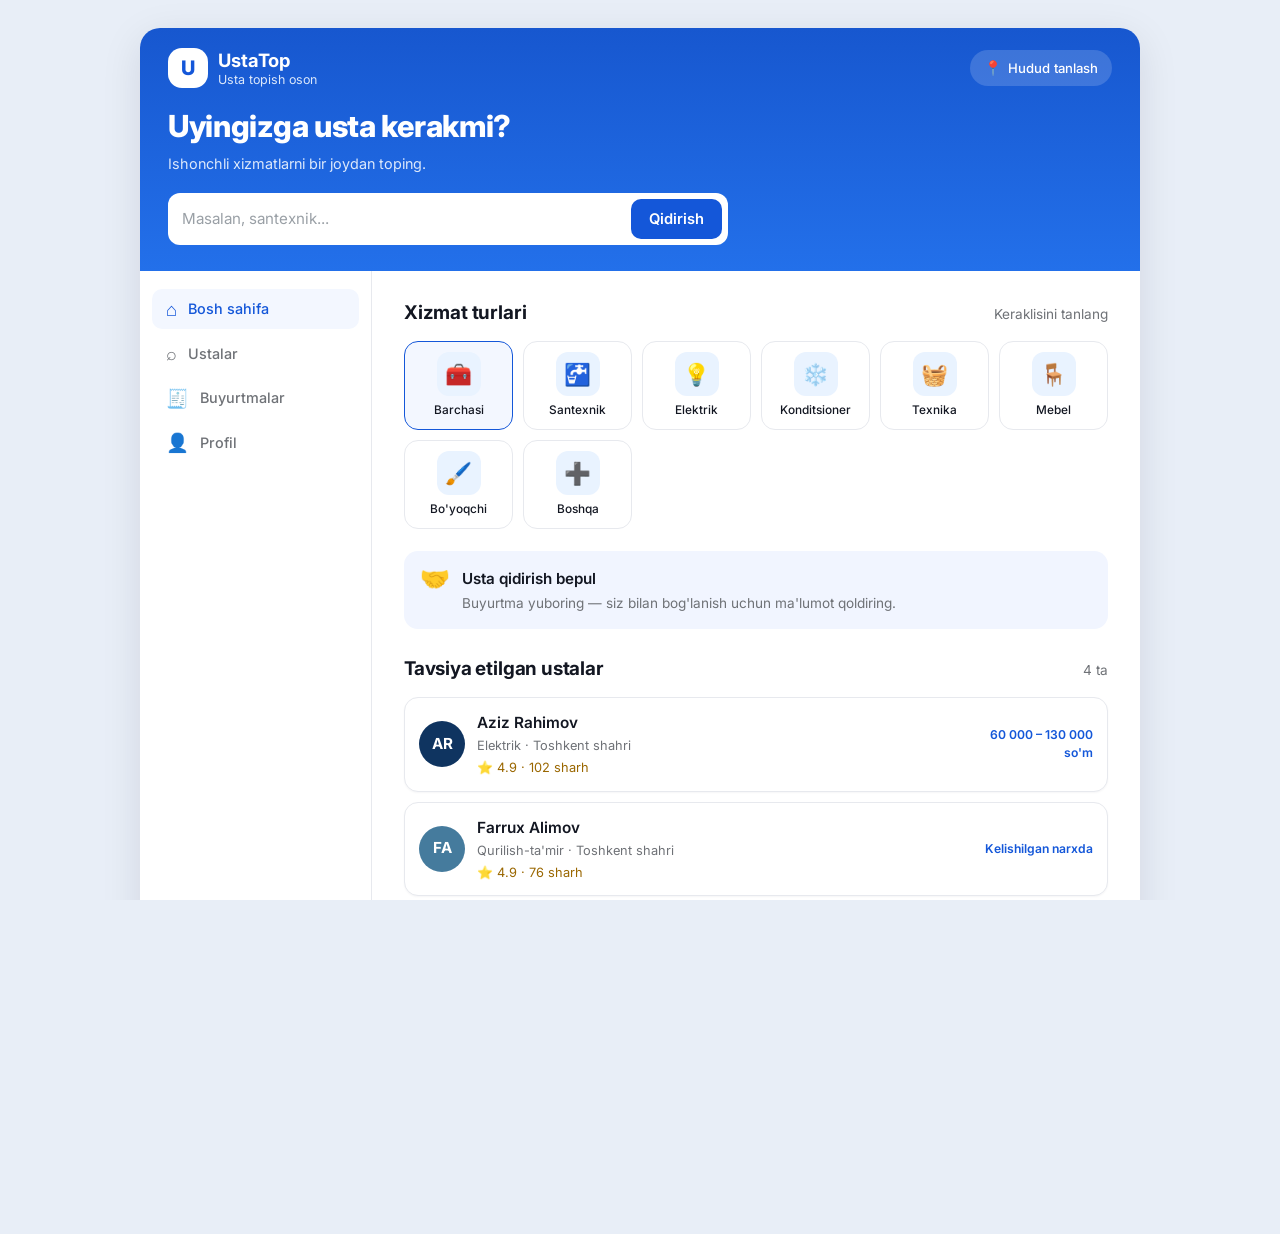
==== commit b126e94f: "Bosh sahifa filtri, toliq katalog va akkaunt tizimi - Bosh sahifadagi xizmat turlari filtri endi osh" ====
--- a/index.html
+++ b/index.html
@@ -58,12 +58,22 @@
       </div>
 
       <div class="section-head">
-        <h2>Tavsiya etilgan ustalar</h2>
+        <h2 id="featured-title">Tavsiya etilgan ustalar</h2>
         <span class="section-note" id="featured-count"></span>
       </div>
       <div id="featured-list" class="usta-list"></div>
 
       <button id="quick-order-btn" class="btn btn-primary btn-block">Tezkor buyurtma berish</button>
+    </section>
+
+    <!-- TO'LIQ KATALOG ("Boshqa" plitkasi ochadi) -->
+    <section id="view-catalog" class="view">
+      <div class="section-head">
+        <h2>Barcha yo'nalishlar</h2>
+        <span class="section-note" id="catalog-count"></span>
+      </div>
+      <p class="admin-note">Bosh sahifada eng ko'p qidiriladigan xizmatlar turadi. Bu yerda barcha yo'nalishlar to'liq ro'yxati.</p>
+      <div id="catalog-list" class="catalog-list"></div>
     </section>
 
     <!-- QIDIRUV / USTALAR RO'YXATI -->
@@ -94,6 +104,14 @@
       <button id="orders-new-btn" class="btn btn-primary btn-block">Yangi buyurtma berish</button>
     </section>
 
+    <!-- PROFIL / AKKAUNT -->
+    <section id="view-profile" class="view">
+      <div class="section-head">
+        <h2>Profil</h2>
+      </div>
+      <div id="profile-view"></div>
+    </section>
+
     <!-- BOSHQARUV PANELI (ADMIN) -->
     <section id="view-admin" class="view">
       <div class="section-head">
@@ -111,6 +129,7 @@
     <button class="nav-btn active" data-view="home"><b>⌂</b><span>Bosh sahifa</span></button>
     <button class="nav-btn" data-view="search"><b>⌕</b><span>Ustalar</span></button>
     <button class="nav-btn" data-view="orders"><b>🧾</b><span>Buyurtmalar</span></button>
+    <button class="nav-btn" data-view="profile"><b>👤</b><span>Profil</span></button>
   </nav>
 </div>
 
@@ -120,6 +139,53 @@
     <button class="close" data-close-modal>×</button>
     <h3>Hudud tanlash</h3>
     <div id="region-options" class="region-options"></div>
+  </div>
+</div>
+
+<!-- KIRISH / RO'YXATDAN O'TISH MODALI -->
+<div class="modal" id="modal-auth">
+  <div class="sheet">
+    <button class="close" data-close-modal>×</button>
+    <h3 id="auth-title">Kirish</h3>
+
+    <div class="role-tabs">
+      <button type="button" data-role-tab="mijoz" class="active">🙋 Mijoz</button>
+      <button type="button" data-role-tab="usta">🛠️ Usta</button>
+    </div>
+
+    <form id="auth-form" novalidate>
+      <label for="auth-name">Ism familiyangiz</label>
+      <input type="text" id="auth-name" placeholder="Ism Familiya" required>
+      <small class="field-error" id="err-auth-name"></small>
+
+      <label for="auth-phone">Telefon raqamingiz</label>
+      <input type="tel" id="auth-phone" placeholder="+998 90 123 45 67" required>
+      <small class="field-error" id="err-auth-phone"></small>
+
+      <label for="auth-region">Hudud</label>
+      <select id="auth-region" required>
+        <option value="">Hududni tanlang</option>
+      </select>
+      <small class="field-error" id="err-auth-region"></small>
+
+      <div id="auth-usta-fields">
+        <label for="auth-category">Xizmat turi</label>
+        <select id="auth-category">
+          <option value="">Xizmat turini tanlang</option>
+        </select>
+        <small class="field-error" id="err-auth-category"></small>
+
+        <label for="auth-price">Narxi (ixtiyoriy)</label>
+        <input type="text" id="auth-price" placeholder="Masalan: 80 000 – 150 000 so'm">
+
+        <label for="auth-bio">O'zingiz haqingizda (ixtiyoriy)</label>
+        <textarea id="auth-bio" rows="3" placeholder="Tajribangiz va qanday ishlarni bajarasiz..."></textarea>
+      </div>
+
+      <button type="submit" class="btn btn-primary btn-block">Davom etish</button>
+    </form>
+
+    <p class="admin-note">Demo rejim: parol so'ralmaydi, ma'lumotlar faqat shu brauzerda saqlanadi.</p>
   </div>
 </div>
 
--- a/css/style.css
+++ b/css/style.css
@@ -591,6 +591,137 @@
   font-weight: 600;
   cursor: pointer;
 }
+
+/* ---------- To'liq katalog ---------- */
+.catalog-list { display: flex; flex-direction: column; gap: 8px; }
+
+.catalog-row {
+  display: flex;
+  align-items: center;
+  gap: 12px;
+  width: 100%;
+  text-align: left;
+  background: var(--card);
+  border: 1px solid var(--border);
+  border-radius: var(--r-card);
+  padding: 12px 14px;
+  cursor: pointer;
+  color: var(--text);
+  transition: border-color .15s ease;
+}
+.catalog-row:hover { border-color: #c8d8f5; }
+
+.catalog-icon {
+  width: 40px;
+  height: 40px;
+  flex: none;
+  border-radius: var(--r-tile);
+  background: var(--tile);
+  display: flex;
+  align-items: center;
+  justify-content: center;
+  font-size: 1.2rem;
+}
+.catalog-label { flex: 1; font-size: .95rem; font-weight: 500; }
+.catalog-count { flex: none; font-size: .78rem; color: var(--text-2); }
+
+/* ---------- Profil / akkaunt ---------- */
+.auth-intro { text-align: center; padding: 18px 8px 22px; }
+.auth-emoji { font-size: 2.6rem; }
+.auth-intro h3 { font-size: 1.15rem; font-weight: 700; margin-top: 8px; }
+.auth-intro p { font-size: .88rem; color: var(--text-2); margin-top: 6px; }
+
+.role-cards { display: grid; grid-template-columns: 1fr 1fr; gap: 10px; margin-bottom: 18px; }
+
+.role-card {
+  background: var(--card);
+  border: 1px solid var(--border);
+  border-radius: var(--r-card);
+  padding: 16px 12px;
+  cursor: pointer;
+  color: var(--text);
+  text-align: center;
+  display: flex;
+  flex-direction: column;
+  gap: 4px;
+  transition: border-color .15s ease, background .15s ease;
+}
+.role-card:hover { border-color: var(--brand); background: var(--tile-active); }
+.role-icon { font-size: 1.7rem; }
+.role-card b { font-size: .95rem; }
+.role-card small { font-size: .74rem; color: var(--text-2); line-height: 1.3; }
+
+.role-tabs { display: flex; gap: 8px; margin: 16px 0 4px; }
+.role-tabs button {
+  flex: 1;
+  border: 1px solid var(--border);
+  background: #fff;
+  border-radius: var(--r-btn);
+  padding: 10px;
+  font-size: .88rem;
+  font-weight: 500;
+  cursor: pointer;
+  color: var(--text);
+}
+.role-tabs button.active { border-color: var(--brand); background: var(--tile-active); font-weight: 600; }
+
+.profile-card {
+  display: flex;
+  align-items: center;
+  gap: 13px;
+  background: var(--card);
+  border: 1px solid var(--border);
+  border-radius: var(--r-card);
+  padding: 15px;
+  box-shadow: var(--shadow-card);
+}
+.profile-id { display: flex; flex-direction: column; gap: 2px; min-width: 0; }
+.profile-id b { font-size: 1rem; }
+
+.role-badge {
+  align-self: flex-start;
+  margin-top: 4px;
+  font-size: .72rem;
+  font-weight: 600;
+  color: var(--brand);
+  background: var(--tile);
+  border-radius: var(--r-pill);
+  padding: 3px 10px;
+}
+
+.profile-block {
+  background: var(--card);
+  border: 1px solid var(--border);
+  border-radius: var(--r-card);
+  padding: 14px;
+  margin-top: 10px;
+}
+.profile-block h4 { font-size: .8rem; font-weight: 600; color: var(--text-2); margin-bottom: 5px; }
+.profile-block p { font-size: .92rem; }
+.profile-block .muted { color: var(--text-2); font-size: .85rem; margin-top: 3px; }
+.profile-block .link-btn { margin-top: 7px; }
+
+.muted { color: var(--text-2); }
+
+#auth-form input.invalid,
+#auth-form select.invalid { border-color: var(--danger); background: var(--danger-bg); }
+
+#auth-form label { display: block; font-size: .82rem; font-weight: 600; color: var(--text-2); margin: 14px 0 6px; }
+#auth-form input,
+#auth-form select,
+#auth-form textarea {
+  width: 100%;
+  border: 1px solid var(--border);
+  border-radius: var(--r-btn);
+  padding: 11px 13px;
+  font-size: .92rem;
+  background: #fff;
+  color: var(--text);
+  outline: none;
+}
+#auth-form input:focus,
+#auth-form select:focus,
+#auth-form textarea:focus { border-color: var(--brand); }
 
 /* ---------- Pastki navigatsiya ---------- */
 .bottom-nav {
